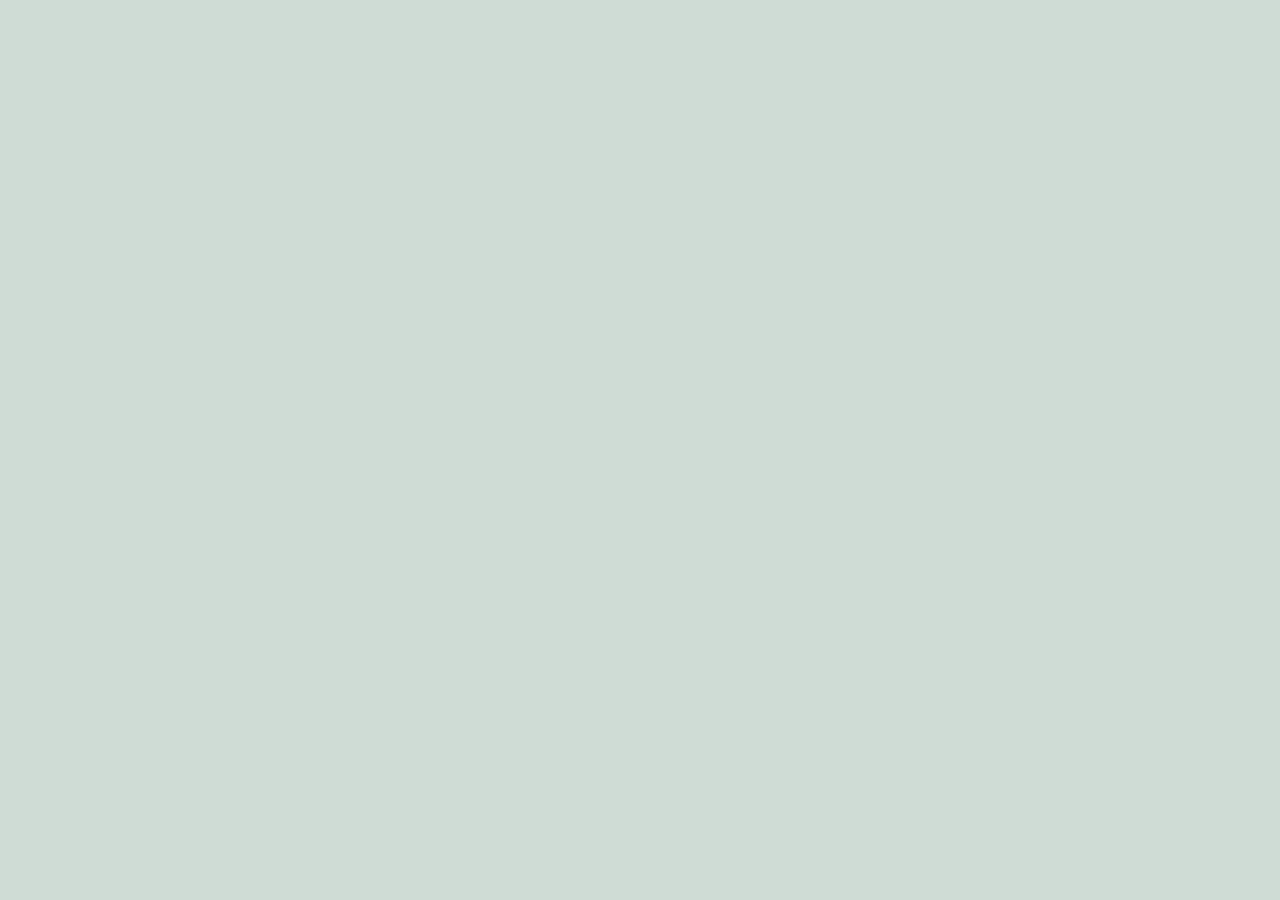
==== HTML/catalogo.html @ 6cb7bac8 "chore(init): add html, css, js and bootstrap" ====
<!doctype html>
<html lang="es">
  <head>
    <meta charset="UTF-8" />
    <meta name="viewport" content="width=device-width, initial-scale=1.0" />
    <title>Catologo</title>
    <link rel="preconnect" href="https://fonts.googleapis.com" />
    <link rel="preconnect" href="https://fonts.gstatic.com" crossorigin />
    <link
      href="https://fonts.googleapis.com/css2?family=Open+Sans:ital,wght@0,300..800;1,300..800&family=Oswald:wght@200..700&display=swap"
      rel="stylesheet"
    />
    <link
      href="https://cdn.jsdelivr.net/npm/bootstrap@5.3.8/dist/css/bootstrap.min.css"
      rel="stylesheet"
      integrity="sha384-sRIl4kxILFvY47J16cr9ZwB07vP4J8+LH7qKQnuqkuIAvNWLzeN8tE5YBujZqJLB"
      crossorigin="anonymous"
    />
    <link rel="stylesheet" href="/CSS/styles.css" />
  </head>
  <body>
    <script
      src="https://cdn.jsdelivr.net/npm/bootstrap@5.3.8/dist/js/bootstrap.bundle.min.js"
      integrity="sha384-FKyoEForCGlyvwx9Hj09JcYn3nv7wiPVlz7YYwJrWVcXK/BmnVDxM+D2scQbITxI"
      crossorigin="anonymous"
    ></script>
    <script src="/JS/app.js"></script>
  </body>
</html>
---- CSS/styles.css ----
:root{
    --bg: #CFDBD5;
    --primary: #242423;
    --secundary: #333533;
    --accent: #F5CB5C;
    --font-title: "Oswald", sans-serif;
    --font-text: "Open Sans", sans-serif;
}

body{
    background-color: var(--bg);
    box-sizing: border-box;
    padding: 0;
    margin: 0;
}

p{
    font-family: var(--font-text);
}

h1, h2, h3, h4, h5, h6{
    font-family: var(--font-title);
}
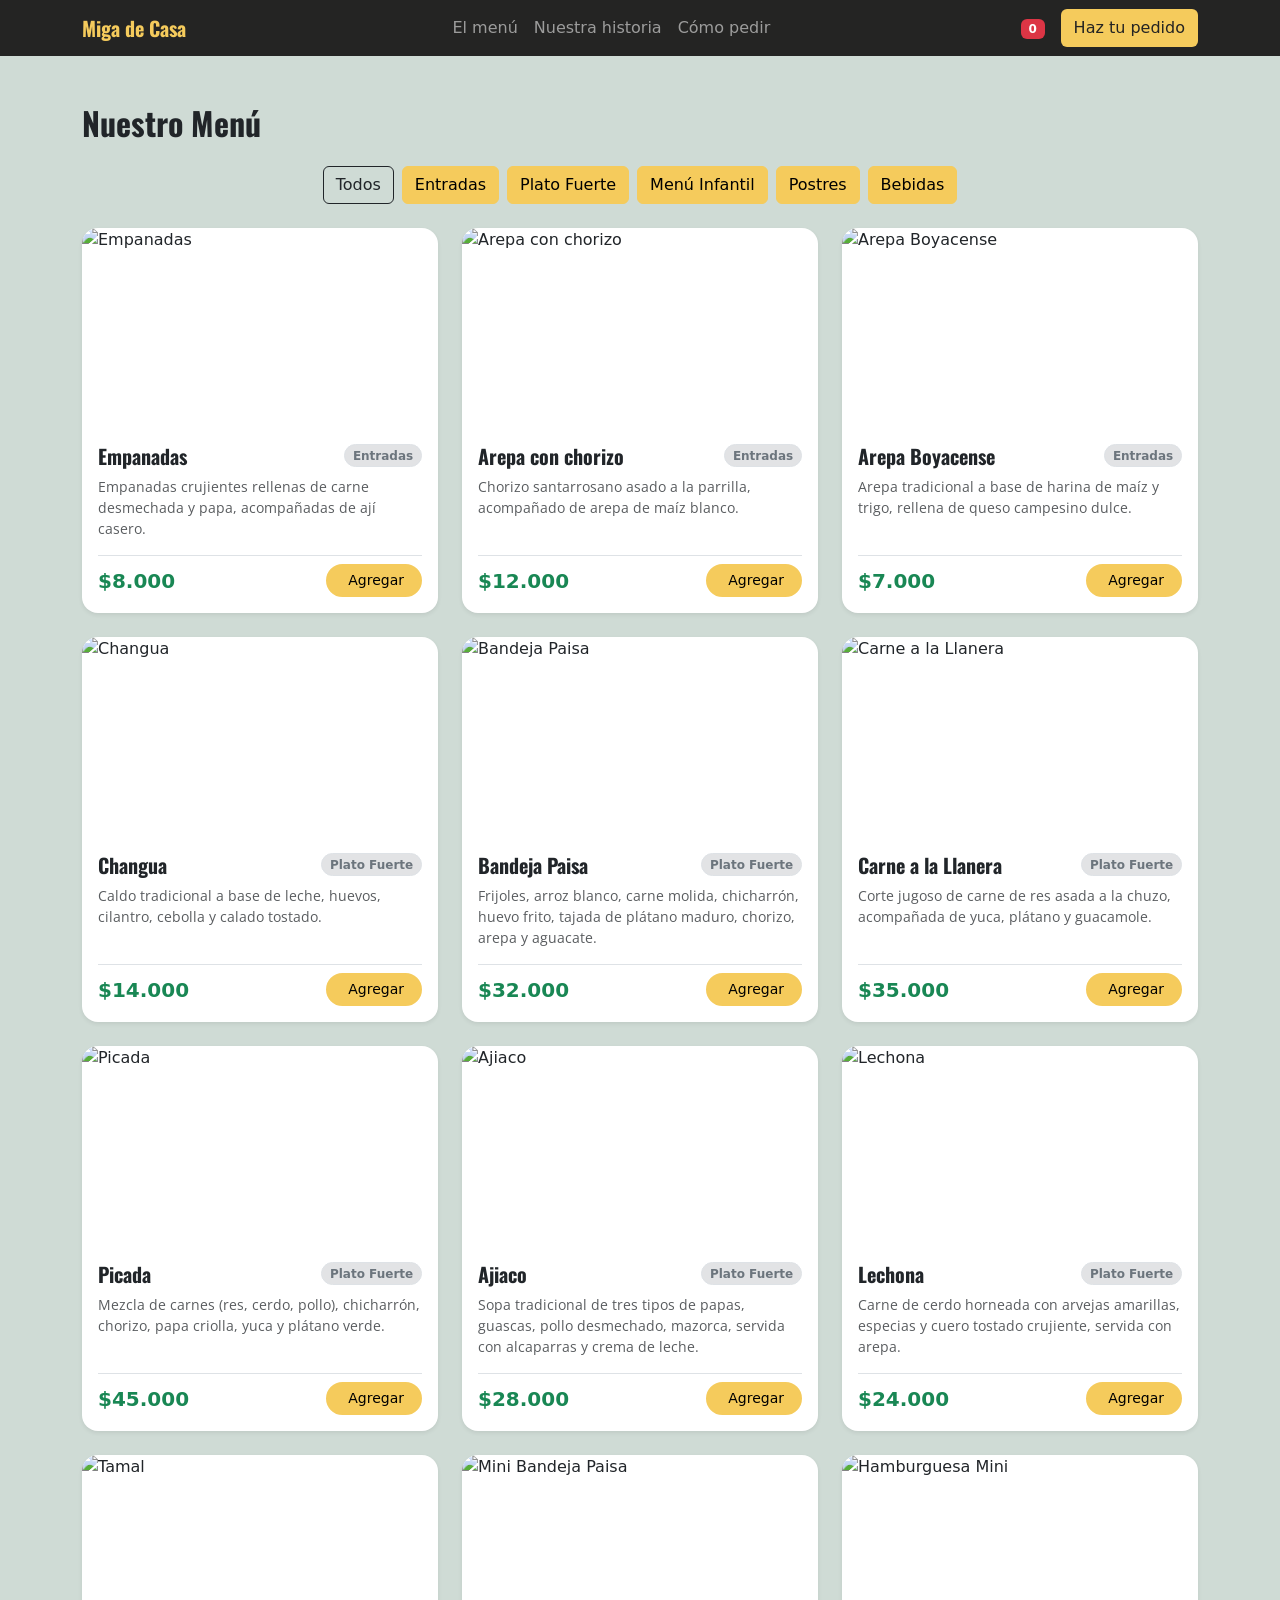
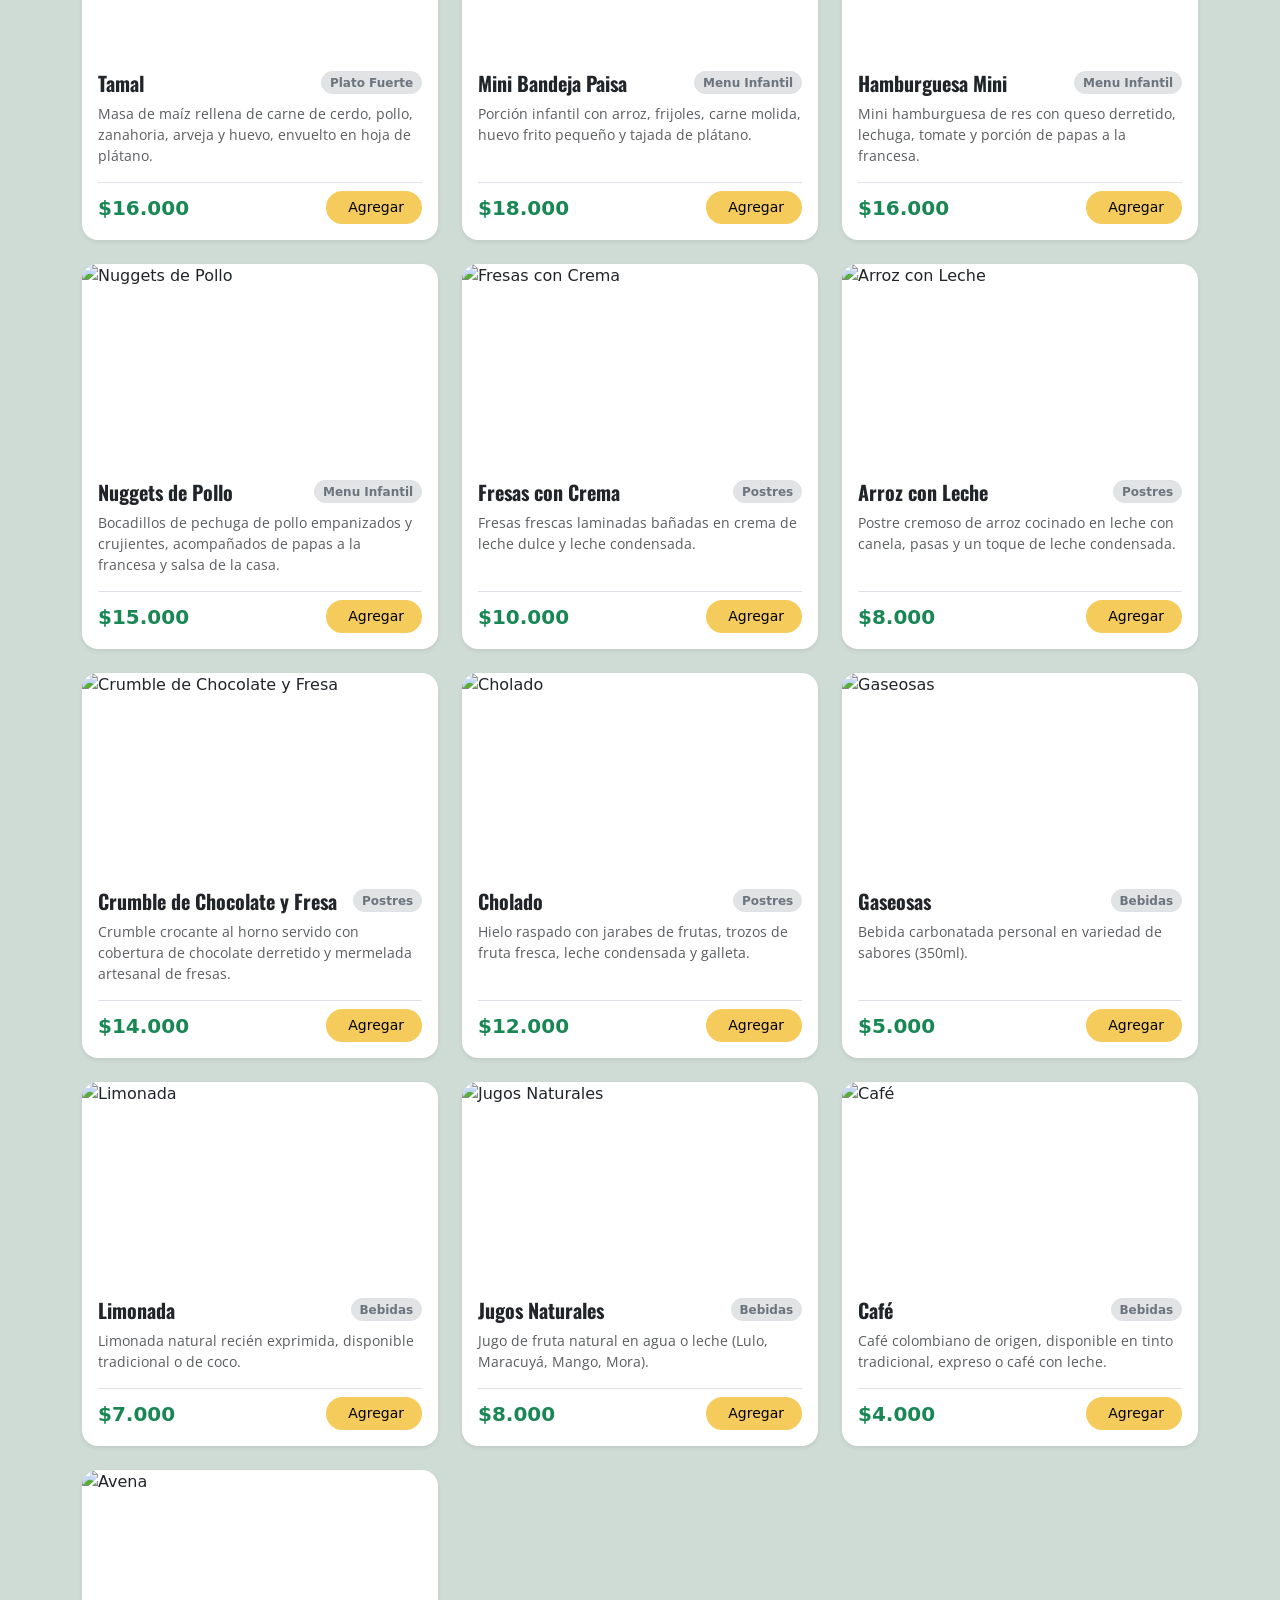
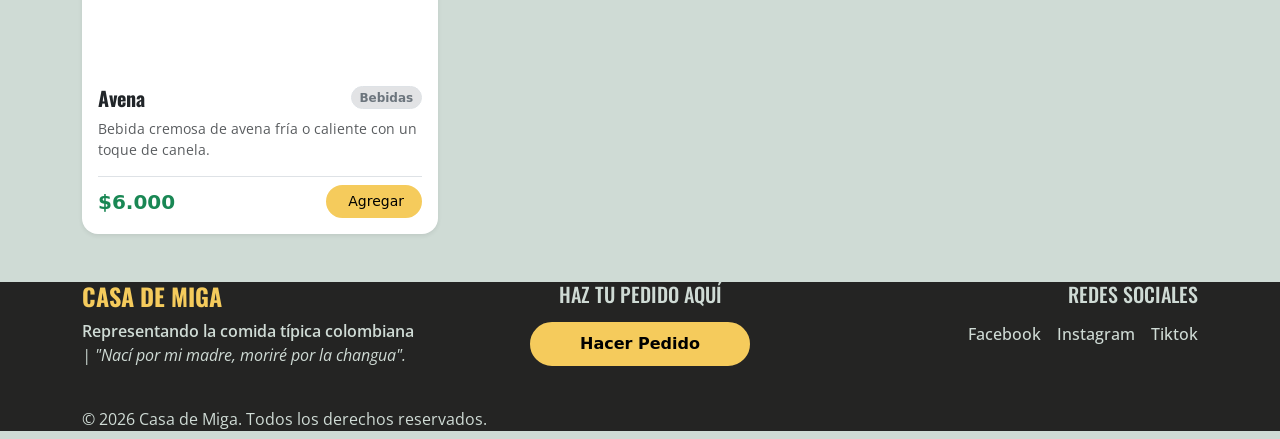
==== commit 620e98d8: "Catalogo hecho" ====
--- a/HTML/catalogo.html
+++ b/HTML/catalogo.html
@@ -1,29 +1,145 @@
 <!doctype html>
 <html lang="es">
-  <head>
-    <meta charset="UTF-8" />
-    <meta name="viewport" content="width=device-width, initial-scale=1.0" />
-    <title>Catologo</title>
-    <link rel="preconnect" href="https://fonts.googleapis.com" />
-    <link rel="preconnect" href="https://fonts.gstatic.com" crossorigin />
-    <link
-      href="https://fonts.googleapis.com/css2?family=Open+Sans:ital,wght@0,300..800;1,300..800&family=Oswald:wght@200..700&display=swap"
-      rel="stylesheet"
-    />
-    <link
-      href="https://cdn.jsdelivr.net/npm/bootstrap@5.3.8/dist/css/bootstrap.min.css"
-      rel="stylesheet"
-      integrity="sha384-sRIl4kxILFvY47J16cr9ZwB07vP4J8+LH7qKQnuqkuIAvNWLzeN8tE5YBujZqJLB"
-      crossorigin="anonymous"
-    />
-    <link rel="stylesheet" href="/CSS/styles.css" />
-  </head>
-  <body>
-    <script
-      src="https://cdn.jsdelivr.net/npm/bootstrap@5.3.8/dist/js/bootstrap.bundle.min.js"
-      integrity="sha384-FKyoEForCGlyvwx9Hj09JcYn3nv7wiPVlz7YYwJrWVcXK/BmnVDxM+D2scQbITxI"
-      crossorigin="anonymous"
-    ></script>
-    <script src="/JS/app.js"></script>
-  </body>
-</html>
+
+<head>
+  <meta charset="UTF-8" />
+  <meta name="viewport" content="width=device-width, initial-scale=1.0" />
+  <title>Catologo</title>
+  <link rel="preconnect" href="https://fonts.googleapis.com" />
+  <link rel="preconnect" href="https://fonts.gstatic.com" crossorigin />
+  <link
+    href="https://fonts.googleapis.com/css2?family=Open+Sans:ital,wght@0,300..800;1,300..800&family=Oswald:wght@200..700&display=swap"
+    rel="stylesheet" />
+  <link href="https://cdn.jsdelivr.net/npm/bootstrap@5.3.8/dist/css/bootstrap.min.css" rel="stylesheet"
+    integrity="sha384-sRIl4kxILFvY47J16cr9ZwB07vP4J8+LH7qKQnuqkuIAvNWLzeN8tE5YBujZqJLB" crossorigin="anonymous" />
+  <link rel="stylesheet" href="../CSS/styles.css" />
+</head>
+
+<body>
+
+  <nav class="navbar navbar-expand-lg navbar-dark" style="background-color: var(--primary);">
+    <div class="container">
+
+      <!-- LOGO: nombre de la tienda, lleva a la página de inicio -->
+      <a class="navbar-brand fw-bold" href="index.html" style="font-family: var(--font-title); color: var(--accent);">
+        Miga de Casa
+      </a>
+
+      <!-- BOTÓN abre o cierra el menú -->
+      <button class="navbar-toggler" type="button" data-bs-toggle="collapse" data-bs-target="#menuPrincipal"
+        aria-controls="menuPrincipal" aria-expanded="false" aria-label="Abrir menú">
+        <span class="navbar-toggler-icon"></span>
+      </button>
+
+      <!-- MENÚ: el id debe coincidir con data-bs-target del botón -->
+      <div class="collapse navbar-collapse" id="menuPrincipal">
+
+        <!-- Enlaces a las páginas del sitio -->
+        <ul class="navbar-nav mx-auto">
+          <li class="nav-item"><a class="nav-link text-nowrap" href="catalogo.html">El menú</a></li>
+          <li class="nav-item"><a class="nav-link text-nowrap" href="sobre_nosotros.html">Nuestra historia</a></li>
+          <li class="nav-item"><a class="nav-link text-nowrap" href="contacto.html">Cómo pedir</a></li>
+        </ul>
+
+        <!-- CARRITO: ícono con contador de productos -->
+        <a href="#carrito" class="nav-link position-relative">
+          <i class="bi bi-cart3"></i>
+          <span id="contadorCarrito" class="badge bg-danger">0</span>
+        </a>
+
+        <!-- BOTÓN PRINCIPAL: lleva al catálogo para pedir -->
+        <a href="catalogo.html" class="btn text-nowrap ms-lg-3"
+          style="background-color: var(--accent); color: var(--primary);">
+          Haz tu pedido
+        </a>
+
+      </div>
+    </div>
+  </nav>
+
+  <!--Menu-->
+  <!-- Carta: JavaScript la llena con los productos -->
+  <div class="container my-5">
+    <h2 class="fw-bold mb-4">Nuestro Menú</h2>
+
+    <div class="d-flex flex-wrap gap-2 justify-content-center mb-4" id="filtros-categoria">
+      <button class="btn btn-filtro active" data-categoria="todos">Todos</button>
+      <button class="btn btn-filtro" data-categoria="Entradas">Entradas</button>
+      <button class="btn btn-filtro" data-categoria="Plato Fuerte">Plato Fuerte</button>
+      <button class="btn btn-filtro" data-categoria="Menu Infantil">Menú Infantil</button>
+      <button class="btn btn-filtro" data-categoria="Postres">Postres</button>
+      <button class="btn btn-filtro" data-categoria="Bebidas">Bebidas</button>
+    </div>
+
+    <!--Se mostraran los datos del menú por JS-->
+    <div id="menu" class="row g-4"></div>
+  </div>
+
+
+
+  <!--Footer-->
+  <footer>
+    <div class="container mt-4">
+      <!--Marca info-->
+      <div class="row">
+        <div class="col-12 col-md-4 mb-3 mb-md-0">
+          <a href="/HTML/index.html" class="text-decoration-none d-inline-block">
+            <h4 class="fw-bolder accent">CASA DE MIGA</h4>
+          </a>
+          <p class="mb-0 fw-semibold">
+            Representando la comida típica colombiana
+          </p>
+          <p><i>| "Nací por mi madre, moriré por la changua".</i></p>
+        </div>
+        <!--CTA-->
+        <div class="col-12 col-md-4 d-flex flex-column align-items-center gap-3 mb-2">
+          <h5 class="text-center mb-0">HAZ TU PEDIDO AQUÍ</h5>
+          <a href="/HTML/catalogo.html" class="btn btn-primary rounded-5 accent-container fw-bolder px-5 py-2">
+            Hacer Pedido
+          </a>
+        </div>
+        <!--Redes-->
+        <div class="col-12 col-md-4 d-flex flex-column align-items-start align-items-md-end gap-2">
+          <h5>REDES SOCIALES</h5>
+          <ul class="list-unstyled d-flex justify-content-md-end gap-3 m-0">
+            <li class="text-center">
+              <a href="https://www.facebook.com/" class="text-decoration-none d-inline-block">
+                <i class="fa-brands fa-facebook fs-1 accent"></i>
+                <p class="fw-medium">Facebook</p>
+              </a>
+            </li>
+            <li class="text-center">
+              <a href="https://www.instagram.com/" class="text-decoration-none d-inline-block">
+                <i class="fa-brands fa-instagram fs-1 accent"></i>
+                <p class="fw-medium">Instagram</p>
+              </a>
+            </li>
+            <li class="text-center">
+              <a href="https://www.tiktok.com/" class="text-decoration-none d-inline-block">
+                <i class="fa-brands fa-tiktok fs-1 accent"></i>
+                <p class="fw-medium">Tiktok</p>
+              </a>
+            </li>
+          </ul>
+        </div>
+      </div>
+    </div>
+    <!--Copy-->
+    <div class="container mt-4 mb-2">
+      <div class="row">
+        <div class="col-12 text-center text-md-start">
+          <p class="mb-0">
+            &copy; 2026 Casa de Miga. Todos los derechos reservados.
+          </p>
+        </div>
+      </div>
+    </div>
+  </footer>
+
+  <script src="https://cdn.jsdelivr.net/npm/bootstrap@5.3.8/dist/js/bootstrap.bundle.min.js"
+    integrity="sha384-FKyoEForCGlyvwx9Hj09JcYn3nv7wiPVlz7YYwJrWVcXK/BmnVDxM+D2scQbITxI"
+    crossorigin="anonymous"></script>
+  <script src="../JS/app.js"></script>
+</body>
+
+</html>
--- a/CSS/styles.css
+++ b/CSS/styles.css
@@ -1,23 +1,119 @@
-:root{
-    --bg: #CFDBD5;
-    --primary: #242423;
-    --secundary: #333533;
-    --accent: #F5CB5C;
-    --font-title: "Oswald", sans-serif;
-    --font-text: "Open Sans", sans-serif;
+:root {
+  --bg: #cfdbd5;
+  --primary: #242423;
+  --secundary: #333533;
+  --accent: #f5cb5c;
+  --font-title: "Oswald", sans-serif;
+  --font-text: "Open Sans", sans-serif;
 }
 
-body{
-    background-color: var(--bg);
-    box-sizing: border-box;
-    padding: 0;
-    margin: 0;
+body {
+  background-color: var(--bg);
+  box-sizing: border-box;
+  padding: 0;
+  margin: 0;
 }
 
-p{
-    font-family: var(--font-text);
+p {
+  font-family: var(--font-text);
 }
 
-h1, h2, h3, h4, h5, h6{
-    font-family: var(--font-title);
+h1,
+h2,
+h3,
+h4,
+h5,
+h6 {
+  font-family: var(--font-title);
+}
+
+/*INDEX*/
+/*banner-hero*/
+.hero-banner {
+  background: linear-gradient(rgba(0, 0, 0, 0.6), rgba(0, 0, 0, 0.6)),
+    url('https://i.pinimg.com/1200x/2c/80/ad/2c80ad787e1e9fc1e59ca944f91ddb23.jpg') center/cover no-repeat;
+  color: white;
+  padding: 100px 0;
+}
+
+.titulo-sabor{
+  font-family: var(--font-title);
+}
+
+.subtitulo-sabor{
+  font-family: var(--font-text);
+}
+
+/*Abajo del banner*/
+.info-prev {
+  font-family: var(--font-title);
+  color: var(--primary);
+  display: flex;
+  justify-content: center;
+  align-items: center;
+  padding: 14px 10px;
+}
+.btn-carrusel{
+  background-color: var(--accent);
+}
+
+.img-carrusel-comida{
+  padding: 0px 7px;
+}
+
+.btn-filtro{
+  background-color: var(--accent);
+  border-color: var(--accent);
+  color: #000000;
+}
+
+.btn-filtro:hover{
+  background-color: var(--accent);
+  border-color: var(--accent);
+  color: #000000;
+}
+
+
+footer {
+  background-color: var(--primary);
+}
+
+footer p,
+footer h4,
+footer h5 {
+  color: var(--bg);
+}
+
+.accent {
+  color: var(--accent);
+}
+
+.btn-primary {
+  background-color: var(--accent);
+  border: solid 2px var(--accent);
+  color: #000000;
+  /* Asumiendo que tu acento es amarillo, el texto negro da contraste */
+  transition: all 0.3s ease;
+}
+
+.btn-primary:hover {
+  background-color: transparent;
+  border-color: var(--accent);
+  color: var(--accent);
+}
+
+footer a {
+  transition: all 0.3s ease;
+}
+
+footer a:hover {
+  transform: scale(1.15);
+}
+
+footer a:hover p {
+  color: var(--accent);
+}
+
+footer h5 {
+  transition: all 0.3s ease;
 }
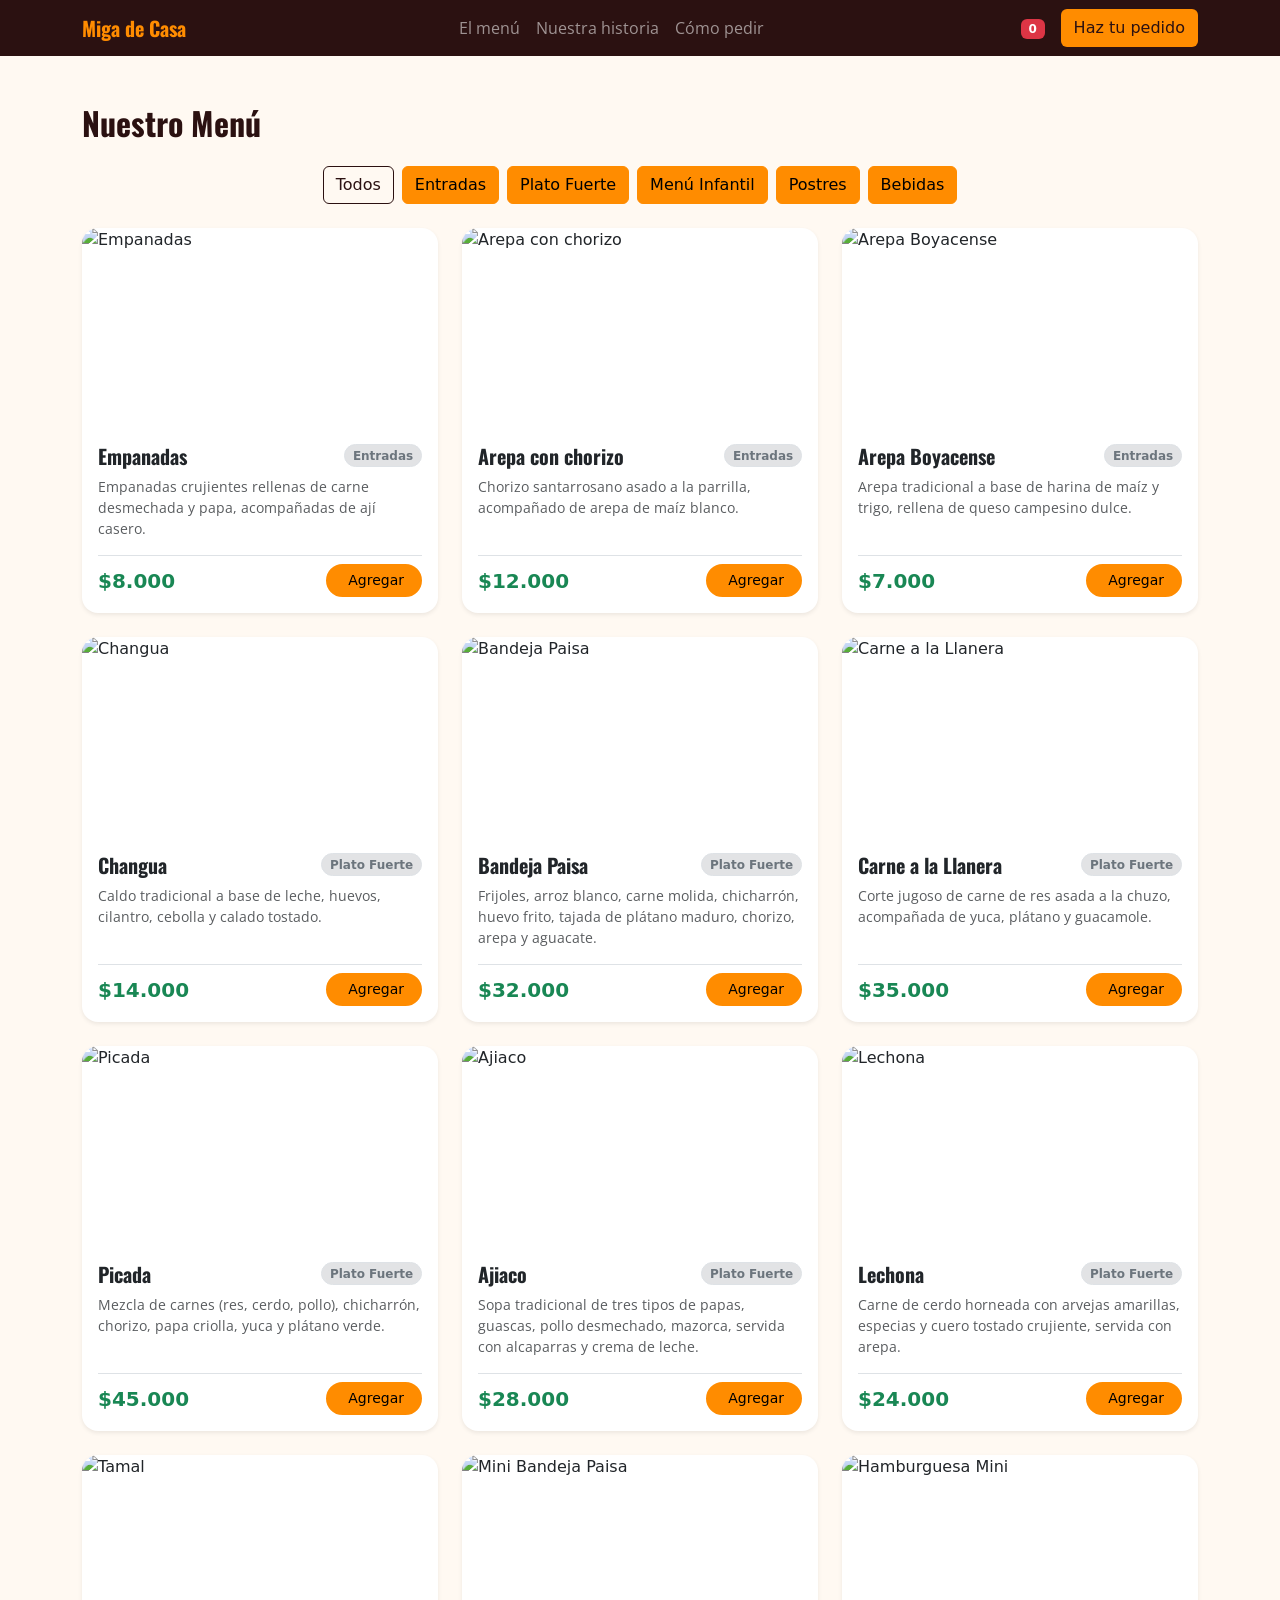
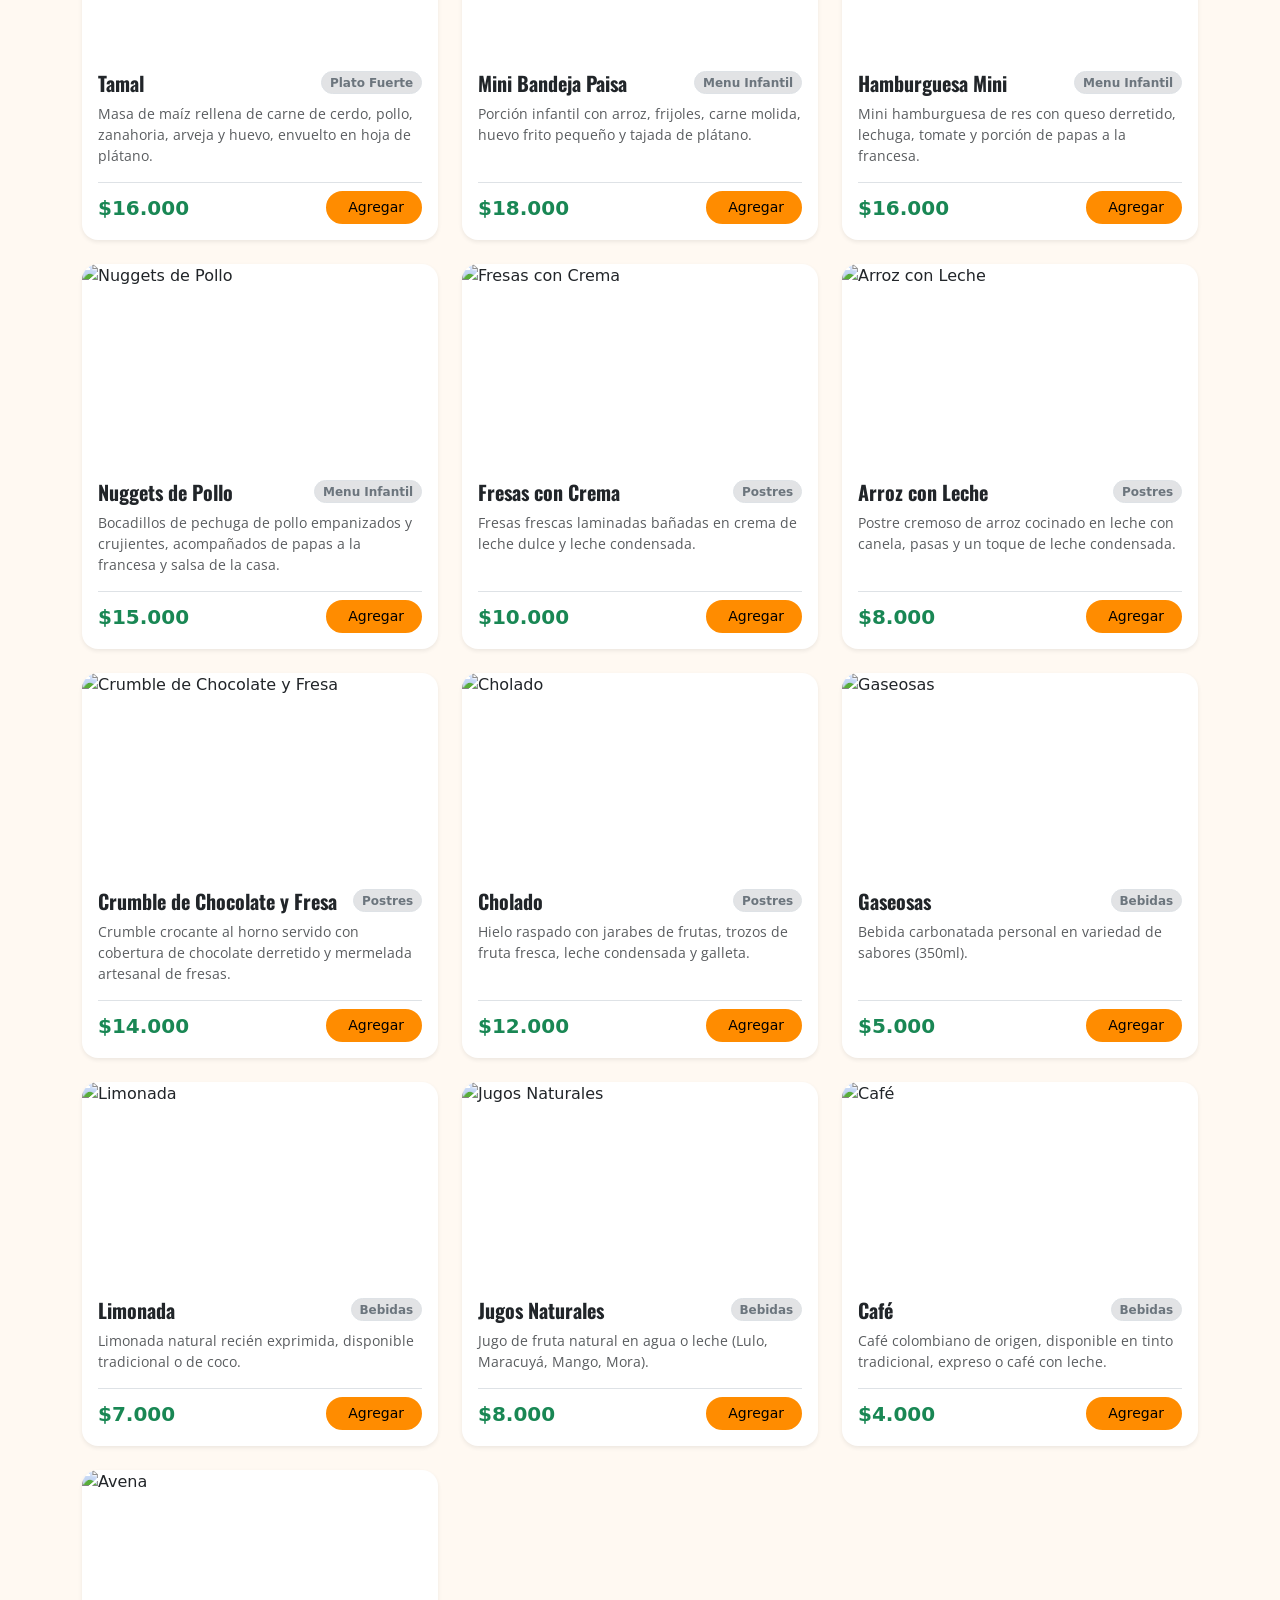
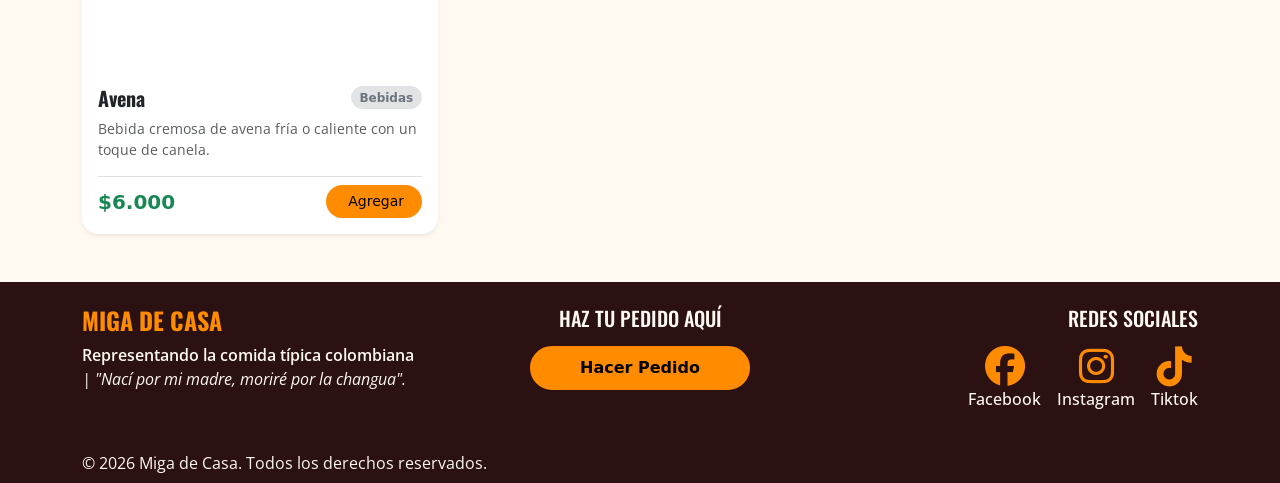
==== commit e0bd6721: "refactor(colors): change colors" ====
--- a/HTML/catalogo.html
+++ b/HTML/catalogo.html
@@ -13,9 +13,13 @@
   <link href="https://cdn.jsdelivr.net/npm/bootstrap@5.3.8/dist/css/bootstrap.min.css" rel="stylesheet"
     integrity="sha384-sRIl4kxILFvY47J16cr9ZwB07vP4J8+LH7qKQnuqkuIAvNWLzeN8tE5YBujZqJLB" crossorigin="anonymous" />
   <link rel="stylesheet" href="../CSS/styles.css" />
+      <link
+      rel="stylesheet"
+      href="https://cdnjs.cloudflare.com/ajax/libs/font-awesome/6.5.1/css/all.min.css"
+    />
 </head>
 
-<body>
+<body class="d-flex flex-column min-vh-100">
 
   <nav class="navbar navbar-expand-lg navbar-dark" style="background-color: var(--primary);">
     <div class="container">
@@ -59,7 +63,8 @@
 
   <!--Menu-->
   <!-- Carta: JavaScript la llena con los productos -->
-  <div class="container my-5">
+   <main class="container py-5 flex-grow-1">
+  <div>
     <h2 class="fw-bold mb-4">Nuestro Menú</h2>
 
     <div class="d-flex flex-wrap gap-2 justify-content-center mb-4" id="filtros-categoria">
@@ -74,6 +79,8 @@
     <!--Se mostraran los datos del menú por JS-->
     <div id="menu" class="row g-4"></div>
   </div>
+  
+  </main>
 
 
 
@@ -84,7 +91,7 @@
       <div class="row">
         <div class="col-12 col-md-4 mb-3 mb-md-0">
           <a href="/HTML/index.html" class="text-decoration-none d-inline-block">
-            <h4 class="fw-bolder accent">CASA DE MIGA</h4>
+            <h4 class="fw-bolder accent">MIGA DE CASA</h4>
           </a>
           <p class="mb-0 fw-semibold">
             Representando la comida típica colombiana
@@ -129,7 +136,7 @@
       <div class="row">
         <div class="col-12 text-center text-md-start">
           <p class="mb-0">
-            &copy; 2026 Casa de Miga. Todos los derechos reservados.
+            &copy; 2026 Miga de Casa. Todos los derechos reservados.
           </p>
         </div>
       </div>
--- a/CSS/styles.css
+++ b/CSS/styles.css
@@ -1,20 +1,25 @@
 :root {
-  --bg: #cfdbd5;
-  --primary: #242423;
-  --secundary: #333533;
-  --accent: #f5cb5c;
+  --bg: #fff9f2; 
+  --primary: #2b1111; 
+  --secundary: #a62817; 
+  --accent: #ff8c00;
   --font-title: "Oswald", sans-serif;
   --font-text: "Open Sans", sans-serif;
 }
 
 body {
   background-color: var(--bg);
+  color: var(--primary);
   box-sizing: border-box;
   padding: 0;
   margin: 0;
 }
 
-p {
+p,
+dd,
+dt,
+figcaption,
+li {
   font-family: var(--font-text);
 }
 
@@ -25,22 +30,279 @@
 h5,
 h6 {
   font-family: var(--font-title);
+  color: var(--primary);
+}
+
+/* ================= HERO SECTION ================= */
+.hero {
+  padding: 5rem 0;
+  background-color: var(--bg);
+}
+
+.hero-title {
+  font-size: 3rem;
+  font-weight: 700;
+  line-height: 1.2;
+  margin-bottom: 1.5rem;
+}
+
+.hero-title .resaltado {
+  color: #b33928; /* color rojo para descatar sin afán */
+  position: relative;
+}
+
+.hero-lead {
+  font-size: 1.15rem;
+  color: var(--secundary);
+  margin-bottom: 2rem;
+  line-height: 1.6;
+}
+
+/* ================= FOTO PLACEHOLDER ================= */
+.foto-placeholder {
+  background-color: var(--secundary);
+  color: var(--bg);
+  border-radius: 12px;
+  height: 320px;
+  display: flex;
+  align-items: flex-end;
+  justify-content: center;
+  padding: 1.5rem;
+  box-shadow: 0 10px 25px rgba(36, 36, 35, 0.15);
+  border: 4px dashed var(--accent);
+}
+
+.foto-placeholder figcaption {
+  font-size: 0.9rem;
+  font-style: italic;
+  background: rgba(0, 0, 0, 0.6);
+  padding: 0.3rem 0.8rem;
+  border-radius: 4px;
+}
+
+/* ================= SECCIONES GENERALES ================= */
+.section {
+  padding: 5rem 0;
+}
+
+.section-title {
+  font-size: 2.5rem;
+  font-weight: 600;
+  line-height: 1.3;
+}
+
+.prose p {
+  font-size: 1.05rem;
+  color: var(--secundary);
+  line-height: 1.8;
+  margin-bottom: 1.5rem;
+}
+
+/* ================= SECCIÓN VALORES ================= */
+.section-soft {
+  background-color: #c2cec7; /* Un tono ligeramente más profundo que el anterior */
+  border-top: 1px solid rgba(0, 0, 0, 0.05);
+  border-bottom: 1px solid rgba(0, 0, 0, 0.05);
+}
+
+.valores dt {
+  font-family: var(--font-title);
+  font-size: 1.3rem;
+  font-weight: 600;
+  color: var(--primary);
+}
+
+.valores dd {
+  color: var(--secundary);
+  font-size: 1rem;
+  line-height: 1.6;
+}
+
+.valor {
+  padding: 1.5rem 0;
+  border-bottom: 1px solid rgba(51, 53, 51, 0.15);
+}
+
+.valor:last-child {
+  border-bottom: none;
+}
+
+/* ================= SECCIÓN PROCESO (OSCURA) ================= */
+.section-dark {
+  background-color: var(--primary);
+  color: var(--bg);
+}
+
+.section-dark .section-title {
+  color: var(--bg);
+}
+
+.on-dark-text {
+  color: #b5bcba;
+}
+
+.proceso {
+  list-style: none;
+  counter-reset: paso;
+  padding-left: 0;
+}
+
+.proceso li {
+  position: relative;
+  padding-left: 3.5rem;
+  margin-bottom: 2.5rem;
+}
+
+.proceso li::before {
+  counter-increment: paso;
+  content: counter(paso);
+  position: absolute;
+  left: 0;
+  top: 0;
+  width: 2.5rem;
+  height: 2.5rem;
+  background-color: var(--accent);
+  color: var(--primary);
+  font-family: var(--font-title);
+  font-weight: 700;
+  font-size: 1.2rem;
+  border-radius: 50%;
+  display: flex;
+  align-items: center;
+  justify-content: center;
+}
+
+.proceso h3 {
+  color: var(--bg);
+  font-size: 1.25rem;
+  margin-bottom: 0.3rem;
+}
+
+.proceso p {
+  color: #b5bcba;
+  margin-bottom: 0;
+}
+
+/* ================= CITA ================= */
+.cita {
+  max-width: 800px;
+  margin: 0 auto;
+  text-align: center;
+  padding: 2rem;
+}
+
+.cita blockquote p {
+  font-family: var(--font-title);
+  font-size: 2rem;
+  font-style: italic;
+  color: var(--primary);
+  line-height: 1.4;
+  margin-bottom: 1rem;
+}
+
+.cita figcaption {
+  font-size: 1rem;
+  font-weight: 600;
+  color: var(--secundary);
+}
+
+/* =================  (LLAMADA A LA ACCIÓN) ================= */
+.cta {
+  background-color: var(--secundary);
+  color: var(--bg);
+  padding: 5rem 0;
+}
+
+.cta-title {
+  color: var(--bg);
+  font-size: 2.5rem;
+  margin-bottom: 1rem;
+}
+
+.cta-text {
+  color: #b5bcba;
+  margin-bottom: 2rem;
+  font-size: 1.1rem;
+}
+
+/* ================= BOTONES PERSONALIZADOS ================= */
+.btn-mc {
+  padding: 0.75rem 1.75rem;
+  font-family: var(--font-title);
+  font-size: 1.1rem;
+  font-weight: 600;
+  border-radius: 6px;
+  transition: all 0.3s ease;
+  text-decoration: none;
+}
+
+.btn-mc-gold {
+  background-color: var(--accent);
+  color: var(--primary);
+  border: 2px solid var(--accent);
+}
+
+.btn-mc-gold:hover {
+  background-color: #e0b74b;
+  border-color: #e0b74b;
+  color: var(--primary);
+  transform: translateY(-2px);
+}
+
+.btn-mc-outline {
+  background-color: transparent;
+  color: var(--bg);
+  border: 2px solid var(--bg);
+}
+
+.section:not(.section-dark) .btn-mc-outline {
+  color: var(--primary);
+  border-color: var(--primary);
+}
+
+.btn-mc-outline:hover {
+  background-color: var(--primary);
+  color: var(--bg);
+  border-color: var(--primary);
+  transform: translateY(-2px);
+}
+
+body {
+  background-color: var(--bg);
+  box-sizing: border-box;
+  padding: 0;
+  margin: 0;
+}
+
+p {
+  font-family: var(--font-text);
+}
+
+h1,
+h2,
+h3,
+h4,
+h5,
+h6 {
+  font-family: var(--font-title);
 }
 
 /*INDEX*/
 /*banner-hero*/
 .hero-banner {
-  background: linear-gradient(rgba(0, 0, 0, 0.6), rgba(0, 0, 0, 0.6)),
-    url('https://i.pinimg.com/1200x/2c/80/ad/2c80ad787e1e9fc1e59ca944f91ddb23.jpg') center/cover no-repeat;
+  background:
+    linear-gradient(rgba(0, 0, 0, 0.6), rgba(0, 0, 0, 0.6)),
+    url("https://i.pinimg.com/1200x/2c/80/ad/2c80ad787e1e9fc1e59ca944f91ddb23.jpg")
+      center/cover no-repeat;
   color: white;
   padding: 100px 0;
 }
 
-.titulo-sabor{
-  font-family: var(--font-title);
-}
-
-.subtitulo-sabor{
+.titulo-sabor {
+  font-family: var(--font-title);
+}
+
+.subtitulo-sabor {
   font-family: var(--font-text);
 }
 
@@ -53,29 +315,33 @@
   align-items: center;
   padding: 14px 10px;
 }
-.btn-carrusel{
-  background-color: var(--accent);
-}
-
-.img-carrusel-comida{
+.btn-carrusel {
+  background-color: var(--accent);
+}
+
+.img-carrusel-comida {
   padding: 0px 7px;
 }
 
-.btn-filtro{
+.btn-filtro {
   background-color: var(--accent);
   border-color: var(--accent);
   color: #000000;
 }
 
-.btn-filtro:hover{
+.btn-filtro:hover {
   background-color: var(--accent);
   border-color: var(--accent);
   color: #000000;
 }
 
-
-footer {
+footer,
+.form {
   background-color: var(--primary);
+}
+
+.form {
+  color: var(--bg);
 }
 
 footer p,
@@ -92,7 +358,7 @@
   background-color: var(--accent);
   border: solid 2px var(--accent);
   color: #000000;
-  /* Asumiendo que tu acento es amarillo, el texto negro da contraste */
+
   transition: all 0.3s ease;
 }
 
@@ -102,7 +368,8 @@
   color: var(--accent);
 }
 
-footer a {
+footer a,
+footer h5 {
   transition: all 0.3s ease;
 }
 
@@ -114,6 +381,11 @@
   color: var(--accent);
 }
 
-footer h5 {
+.fa-whatsapp {
+  color: #25d366;
   transition: all 0.3s ease;
-}+}
+
+.fa-whatsapp:hover {
+  transform: scale(1.15);
+}
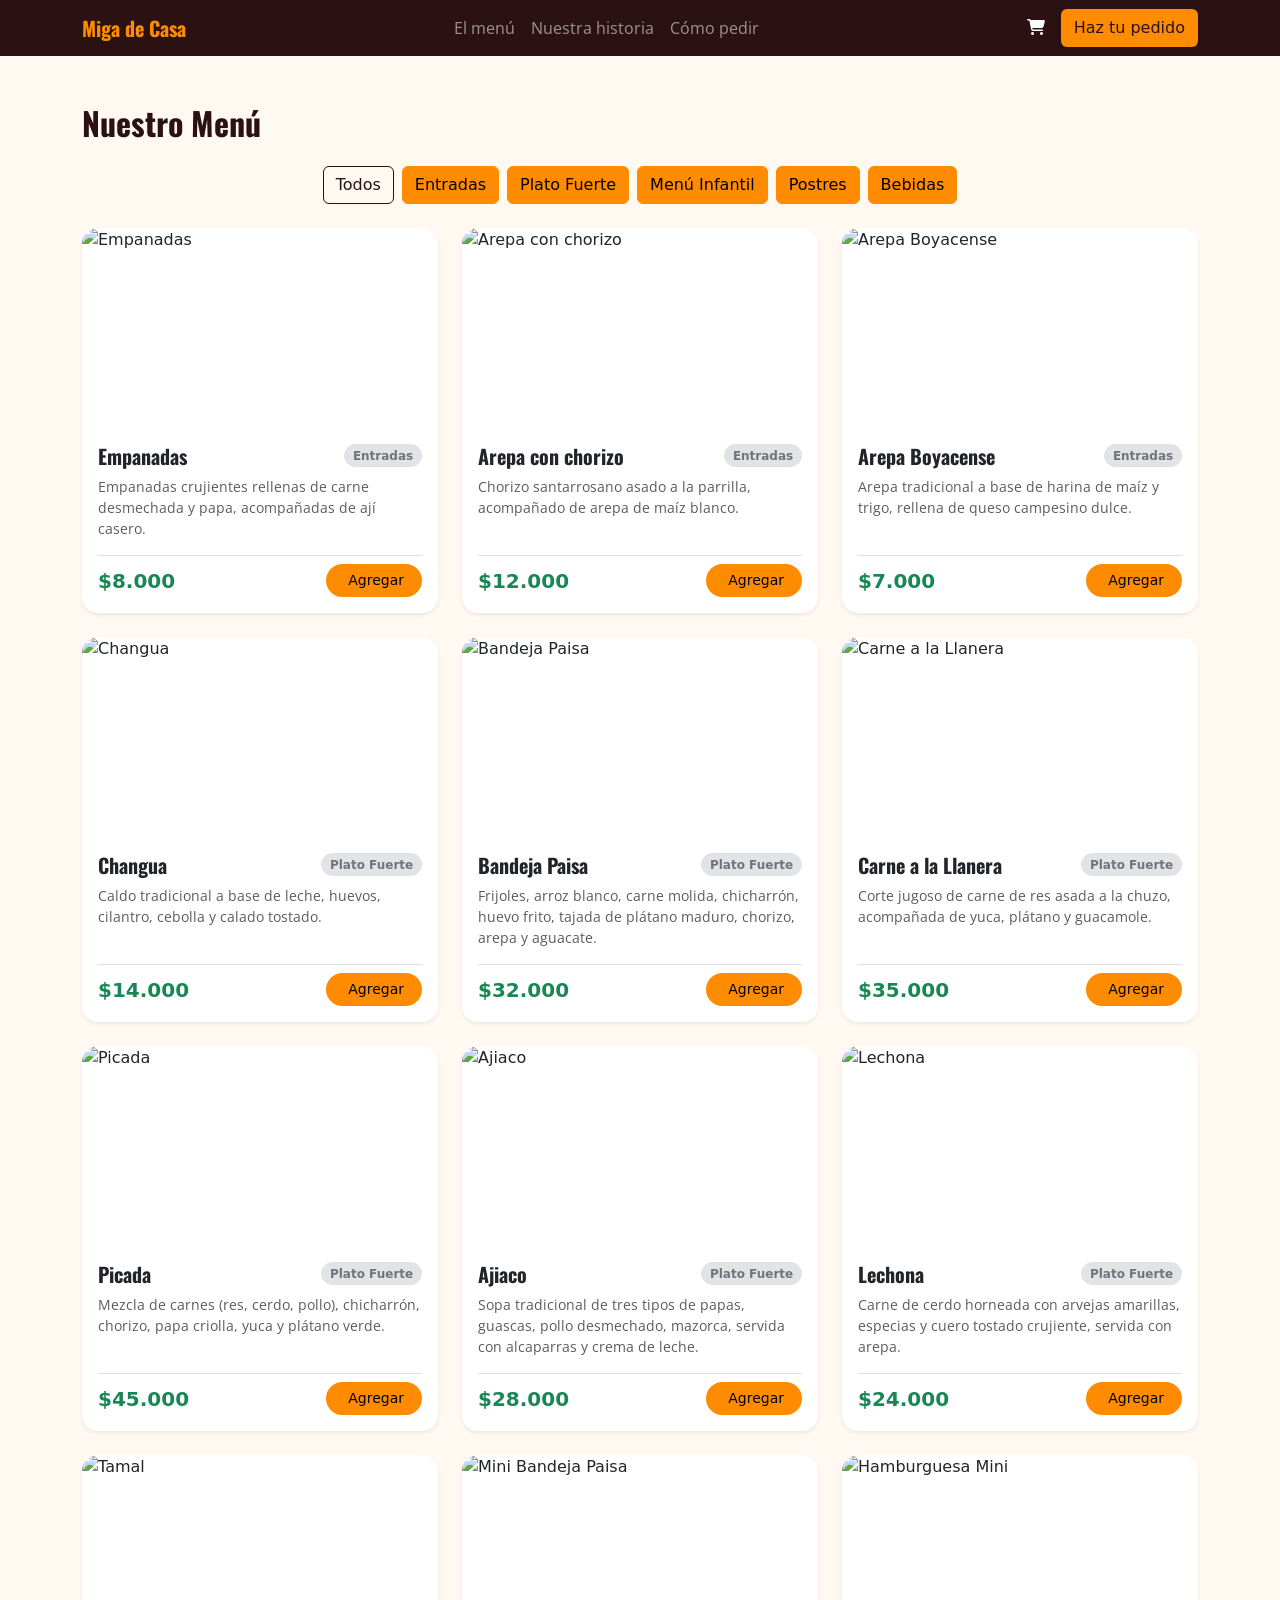
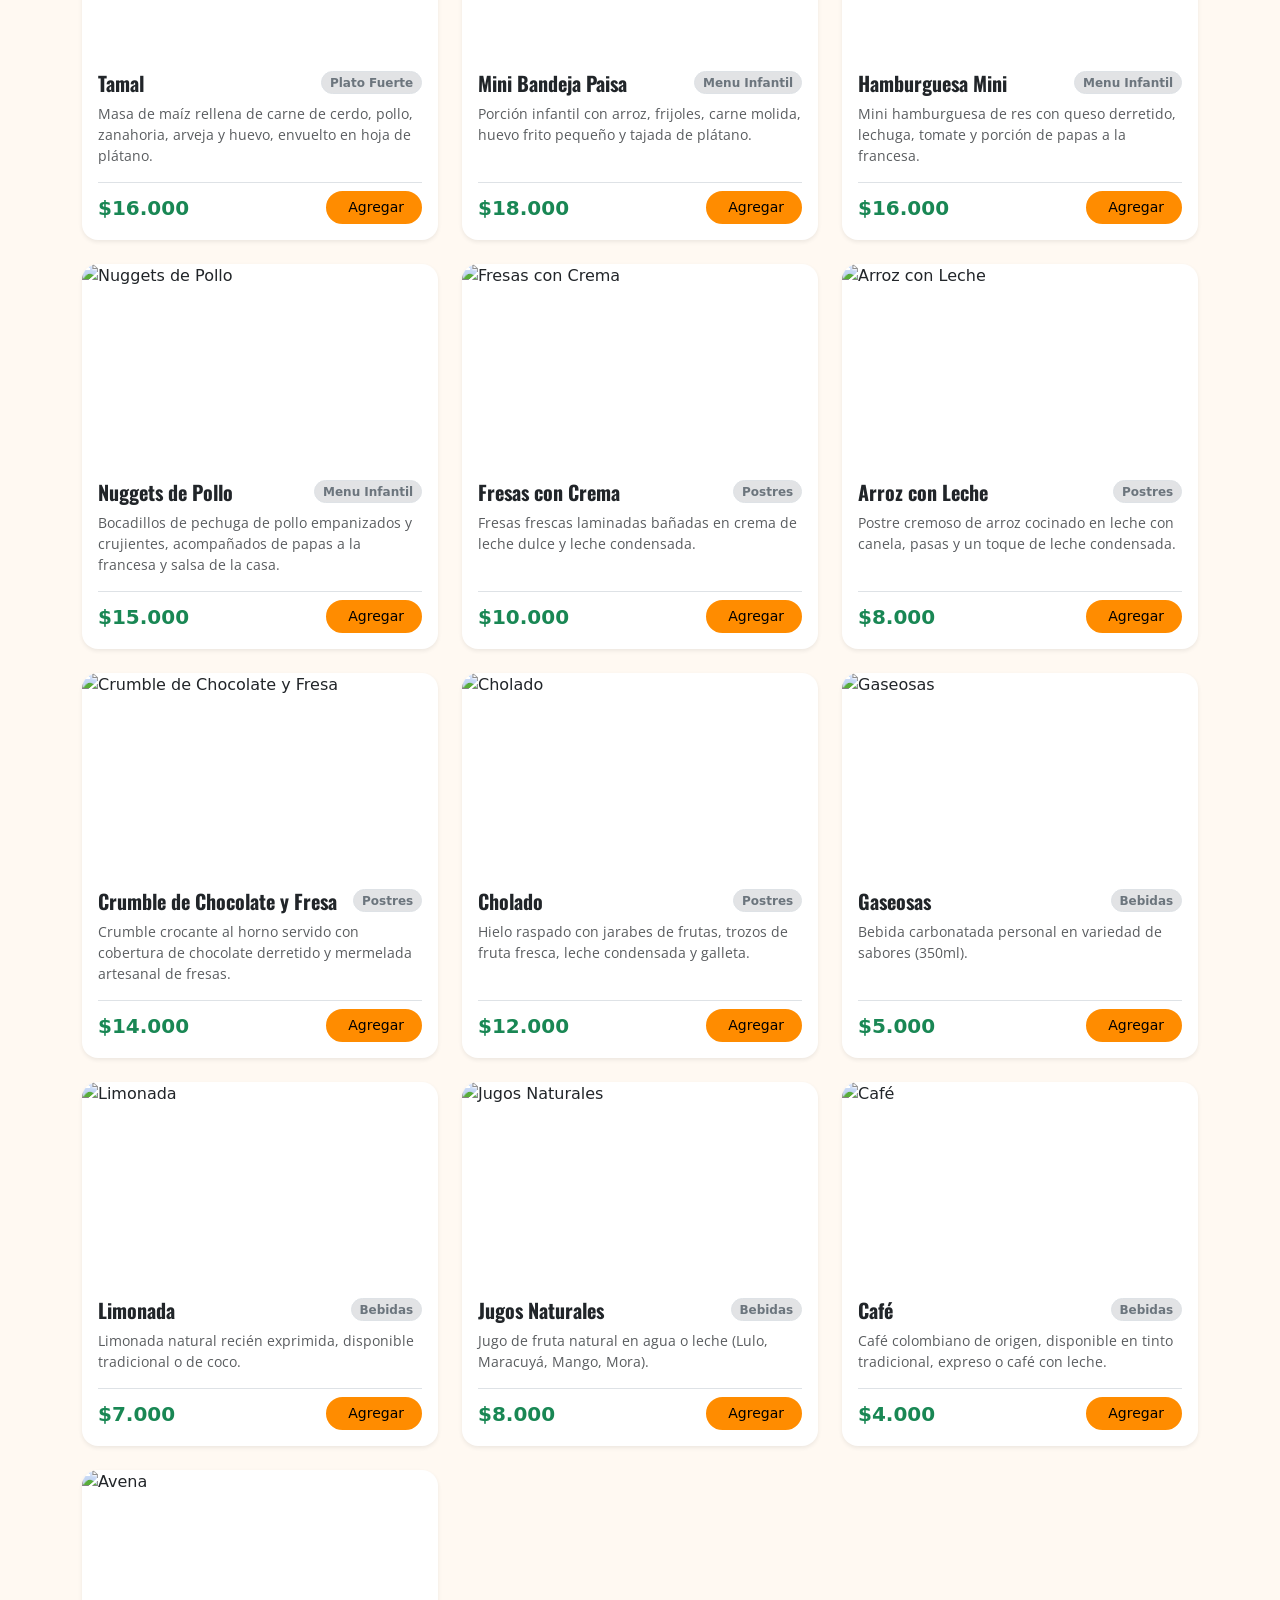
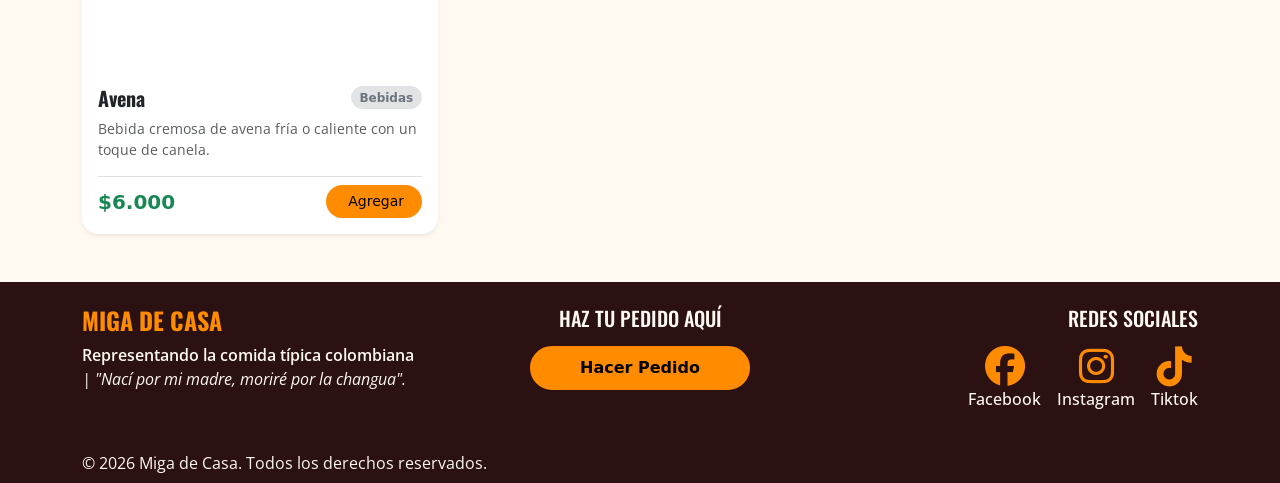
==== commit da479049: "fix logic for cart" ====
--- a/HTML/catalogo.html
+++ b/HTML/catalogo.html
@@ -21,7 +21,7 @@
 
 <body class="d-flex flex-column min-vh-100">
 
-  <nav class="navbar navbar-expand-lg navbar-dark" style="background-color: var(--primary);">
+<nav class="navbar navbar-expand-lg navbar-dark" style="background-color: var(--primary);">
     <div class="container">
 
       <!-- LOGO: nombre de la tienda, lleva a la página de inicio -->
@@ -41,15 +41,20 @@
         <!-- Enlaces a las páginas del sitio -->
         <ul class="navbar-nav mx-auto">
           <li class="nav-item"><a class="nav-link text-nowrap" href="catalogo.html">El menú</a></li>
-          <li class="nav-item"><a class="nav-link text-nowrap" href="sobre_nosotros.html">Nuestra historia</a></li>
+          <li class="nav-item"><a class="nav-link text-nowrap" href="sobre-nosotros.html">Nuestra historia</a></li>
           <li class="nav-item"><a class="nav-link text-nowrap" href="contacto.html">Cómo pedir</a></li>
         </ul>
 
         <!-- CARRITO: ícono con contador de productos -->
-        <a href="#carrito" class="nav-link position-relative">
-          <i class="bi bi-cart3"></i>
-          <span id="contadorCarrito" class="badge bg-danger">0</span>
-        </a>
+      <div class="nav-item dropdown ms-3">
+        <a class="nav-link position-relative text-white" href="#" role="button" data-bs-toggle="dropdown" aria-expanded="false">
+          <i class="fa-solid fa-cart-shopping"></i>
+        <span id="contadorCarrito" class="badge bg-danger position-absolute top-0 start-100 translate-middle d-none">0</span>
+      </a>
+      <ul class="dropdown-menu dropdown-menu-end shadow" id="listaCarrito" style="min-width: 250px;">
+        <!-- Aquí se inyectarán los items del carrito desde JS -->
+      </ul>
+    </div>
 
         <!-- BOTÓN PRINCIPAL: lleva al catálogo para pedir -->
         <a href="catalogo.html" class="btn text-nowrap ms-lg-3"
--- a/CSS/styles.css
+++ b/CSS/styles.css
@@ -1,7 +1,7 @@
 :root {
   --bg: #fff9f2; 
   --primary: #2b1111; 
-  --secundary: #a62817; 
+  --secundary: #000; 
   --accent: #ff8c00;
   --font-title: "Oswald", sans-serif;
   --font-text: "Open Sans", sans-serif;
